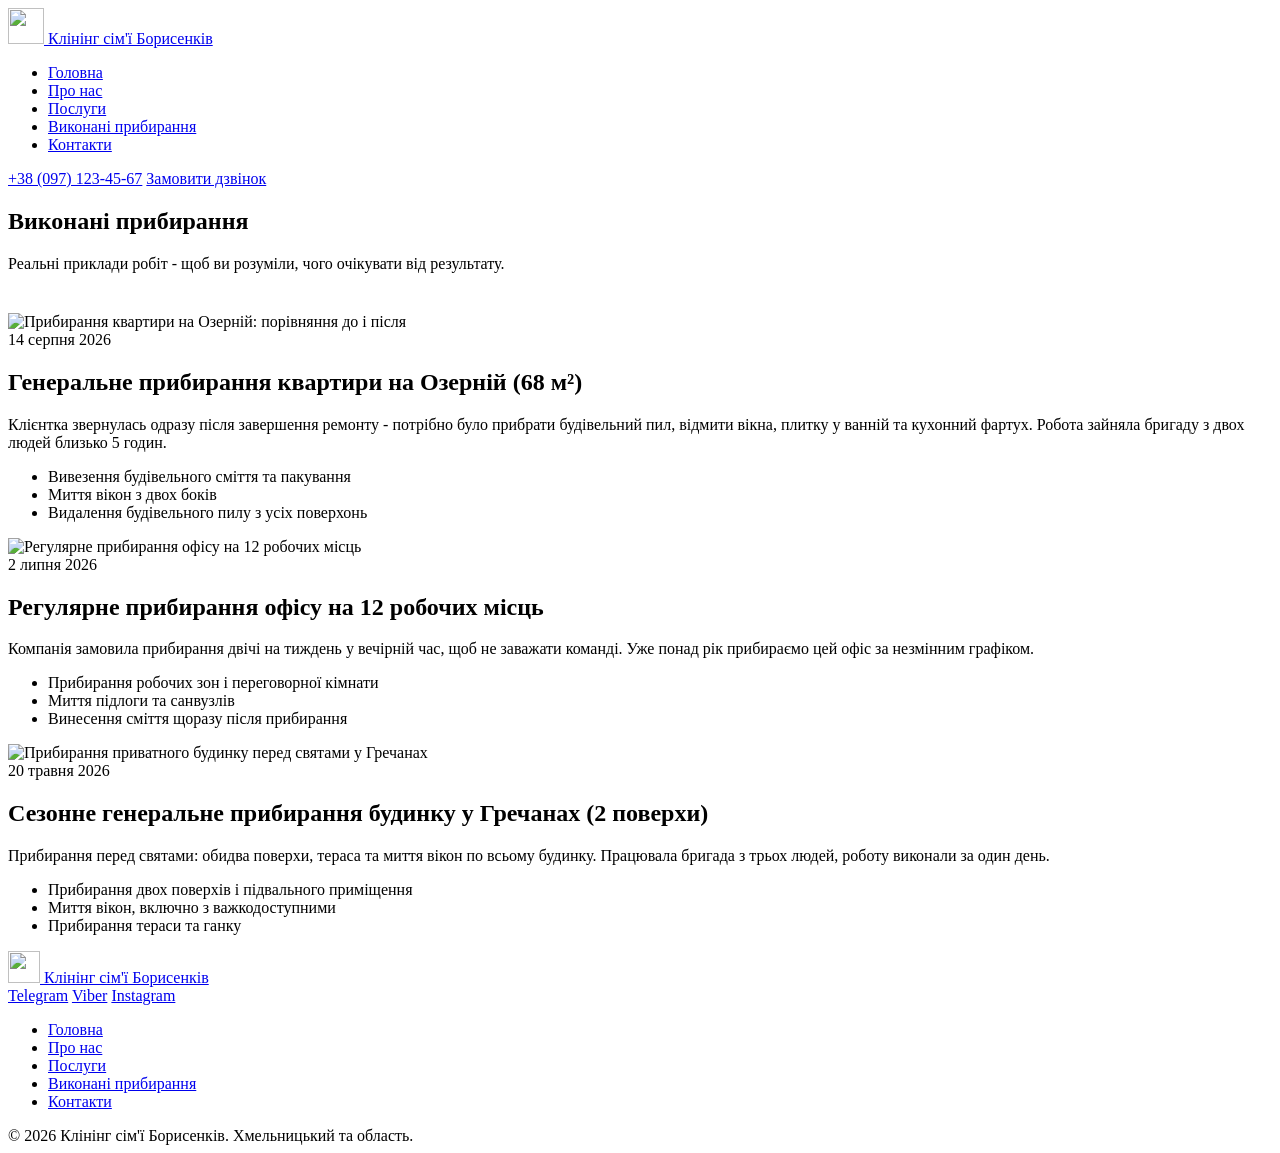
==== blog.html @ 9736c982 "init htmls" ====
<!DOCTYPE html>
<html lang="uk">
<head>
  <meta charset="UTF-8">
  <meta name="viewport" content="width=device-width, initial-scale=1.0">
  <title>Виконані прибирання -Клінінг сім'ї Борисенків</title>
  <meta name="description" content="Приклади виконаних робіт: прибирання квартир, будинків та офісів компанією «Клінінг сім'ї Борисенків».">
  <link rel="icon" href="images/logo.svg" type="image/svg+xml">
  <link href="https://fonts.googleapis.com/css2?family=Quicksand:wght@600;700&family=Inter:wght@400;500;600&display=swap" rel="stylesheet">
  <link rel="stylesheet" href="css/style.css">
</head>
<body>

  <header class="site-header">
    <div class="container">
      <a class="logo" href="index.html">
        <img src="images/logo.svg" alt="" width="36" height="36">
        Клінінг сім'ї Борисенків
      </a>

      <nav class="main-nav" id="main-nav" aria-label="Основна навігація">
        <ul>
          <li><a href="index.html">Головна</a></li>
          <li><a href="about.html">Про нас</a></li>
          <li><a href="services.html">Послуги</a></li>
          <li><a href="blog.html" aria-current="page">Виконані прибирання</a></li>
          <li><a href="contacts.html">Контакти</a></li>
        </ul>
      </nav>

      <div class="header-actions">
        <a class="phone-link" href="tel:+380971234567">+38 (097) 123-45-67</a>
        <a class="btn btn-primary" href="contacts.html#form">Замовити дзвінок</a>
      </div>
    </div>
  </header>

  <main>
    <section class="hero" style="padding-bottom: 24px;">
      <div class="container" style="display:block;">
        <h1>Виконані прибирання</h1>
        <p class="hero-tagline">
          Реальні приклади робіт - щоб ви розуміли, чого очікувати від результату.
        </p>
      </div>
    </section>

    <section>
      <div class="container">
        <div class="case-grid">

          <article class="case-card">
            <img src="images/case-apartment.svg" alt="Прибирання квартири на Озерній: порівняння до і після" width="400" height="220">
            <div class="case-card-body">
              <time datetime="2026-08-14">14 серпня 2026</time>
              <h2>Генеральне прибирання квартири на Озерній (68 м²)</h2>
              <p>
                Клієнтка звернулась одразу після завершення ремонту - потрібно було прибрати
                будівельний пил, відмити вікна, плитку у ванній та кухонний фартух. Робота
                зайняла бригаду з двох людей близько 5 годин.
              </p>
              <ul>
                <li>Вивезення будівельного сміття та пакування</li>
                <li>Миття вікон з двох боків</li>
                <li>Видалення будівельного пилу з усіх поверхонь</li>
              </ul>
            </div>
          </article>

          <article class="case-card">
            <img src="images/case-office.svg" alt="Регулярне прибирання офісу на 12 робочих місць" width="400" height="220">
            <div class="case-card-body">
              <time datetime="2026-07-02">2 липня 2026</time>
              <h2>Регулярне прибирання офісу на 12 робочих місць</h2>
              <p>
                Компанія замовила прибирання двічі на тиждень у вечірній час, щоб не заважати
                команді. Уже понад рік прибираємо цей офіс за незмінним графіком.
              </p>
              <ul>
                <li>Прибирання робочих зон і переговорної кімнати</li>
                <li>Миття підлоги та санвузлів</li>
                <li>Винесення сміття щоразу після прибирання</li>
              </ul>
            </div>
          </article>

          <article class="case-card">
            <img src="images/hero-illustration.svg" alt="Прибирання приватного будинку перед святами у Гречанах" width="400" height="220">
            <div class="case-card-body">
              <time datetime="2026-05-20">20 травня 2026</time>
              <h2>Сезонне генеральне прибирання будинку у Гречанах (2 поверхи)</h2>
              <p>
                Прибирання перед святами: обидва поверхи, тераса та миття вікон по всьому
                будинку. Працювала бригада з трьох людей, роботу виконали за один день.
              </p>
              <ul>
                <li>Прибирання двох поверхів і підвального приміщення</li>
                <li>Миття вікон, включно з важкодоступними</li>
                <li>Прибирання тераси та ганку</li>
              </ul>
            </div>
          </article>

        </div>
      </div>
    </section>
  </main>

  <footer class="site-footer">
    <div class="container">
      <div class="footer-grid">
        <div>
          <a class="logo" href="index.html">
            <img src="images/logo.svg" alt="" width="32" height="32">
            Клінінг сім'ї Борисенків
          </a>
          <div class="social-links">
            <a href="https://t.me/" target="_blank" rel="noopener">Telegram</a>
            <a href="viber://chat">Viber</a>
            <a href="https://instagram.com/" target="_blank" rel="noopener">Instagram</a>
          </div>
        </div>

        <nav aria-label="Навігація у футері">
          <ul>
            <li><a href="index.html">Головна</a></li>
            <li><a href="about.html">Про нас</a></li>
            <li><a href="services.html">Послуги</a></li>
            <li><a href="blog.html">Виконані прибирання</a></li>
            <li><a href="contacts.html">Контакти</a></li>
          </ul>
        </nav>
      </div>

      <div class="footer-bottom">
        © 2026 Клінінг сім'ї Борисенків. Хмельницький та область.
      </div>
    </div>
  </footer>
</body>
</html>
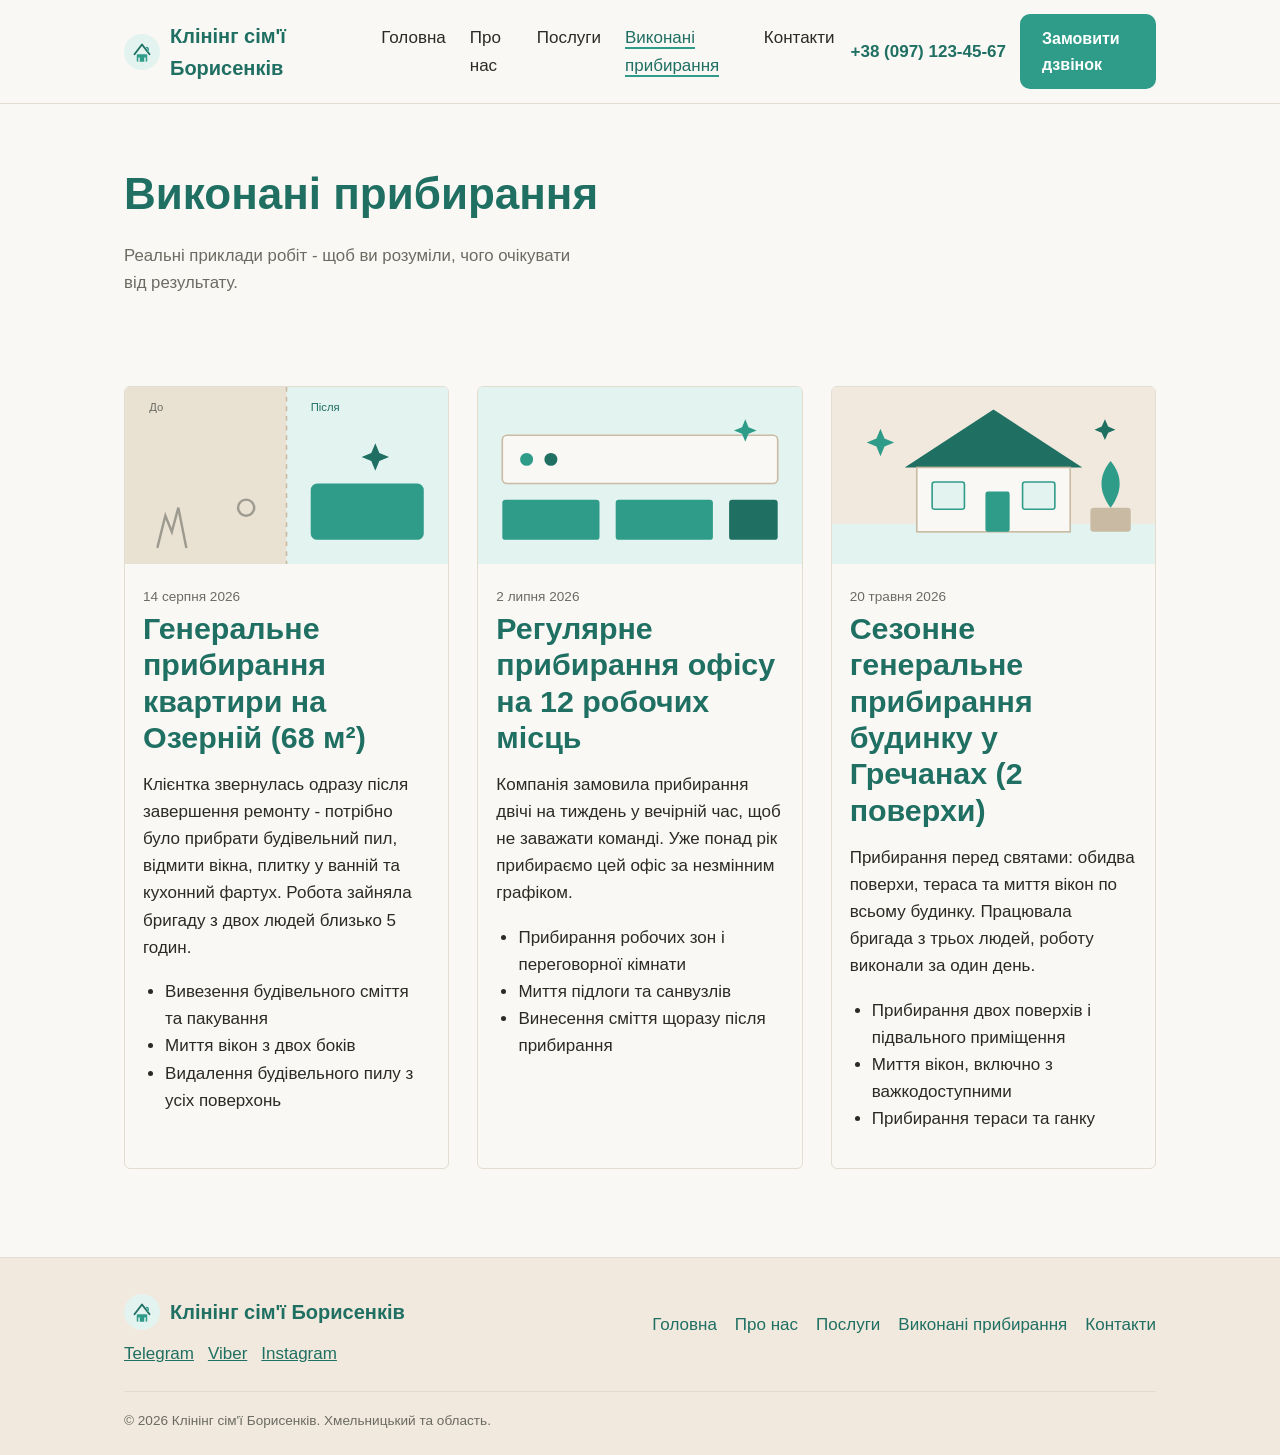
==== commit 457aef45: "Add files via upload" ====
--- a/blog.html
+++ b/blog.html
@@ -45,7 +45,7 @@
       </div>
     </section>
 
-    <section>
+    <div class="page-block">
       <div class="container">
         <div class="case-grid">
 
@@ -85,7 +85,7 @@
           </article>
 
           <article class="case-card">
-            <img src="images/hero-illustration.svg" alt="Прибирання приватного будинку перед святами у Гречанах" width="400" height="220">
+            <img src="images/case-house.svg" alt="Сезонне прибирання приватного будинку у Гречанах: чистий двоповерховий будинок" width="400" height="220">
             <div class="case-card-body">
               <time datetime="2026-05-20">20 травня 2026</time>
               <h2>Сезонне генеральне прибирання будинку у Гречанах (2 поверхи)</h2>
@@ -103,7 +103,7 @@
 
         </div>
       </div>
-    </section>
+    </div>
   </main>
 
   <footer class="site-footer">
--- a/css/style.css
+++ b/css/style.css
@@ -0,0 +1,410 @@
+/* ===========================================================
+   Клінінг сім'ї Борисенків - базові стилі
+   =========================================================== */
+
+:root {
+  --color-bg: #faf8f4;
+  --color-bg-alt: #f1e9dd;
+  --color-primary: #2f9c8a;
+  --color-primary-dark: #1f6f63;
+  --color-primary-light: #e3f3f0;
+  --color-text: #2b2b26;
+  --color-text-light: #6b6b63;
+  --color-border: #e3ddd0;
+
+  --font-display: "Quicksand", sans-serif;
+  --font-body: "Inter", sans-serif;
+
+  --radius: 10px;
+  --max-width: 1080px;
+}
+
+* {
+  box-sizing: border-box;
+}
+
+html {
+  scroll-behavior: smooth;
+}
+
+body {
+  margin: 0;
+  font-family: var(--font-body);
+  color: var(--color-text);
+  background: var(--color-bg);
+  line-height: 1.6;
+  font-size: 17px;
+}
+
+h1, h2, h3 {
+  font-family: var(--font-display);
+  font-weight: 700;
+  line-height: 1.2;
+  margin: 0 0 0.5em;
+  color: var(--color-primary-dark);
+}
+
+h1 { font-size: clamp(2rem, 4vw, 2.75rem); }
+h2 { font-size: clamp(1.4rem, 3vw, 1.9rem); }
+h3 { font-size: 1.2rem; }
+
+p { margin: 0 0 1em; max-width: 68ch; }
+
+a { color: var(--color-primary-dark); }
+a:hover { color: var(--color-primary); }
+
+img { max-width: 100%; display: block; }
+
+ul, ol { padding-left: 1.3em; }
+
+.container {
+  max-width: var(--max-width);
+  margin: 0 auto;
+  padding: 0 24px;
+}
+
+/* Focus visibility for accessibility */
+a:focus-visible,
+button:focus-visible,
+input:focus-visible,
+textarea:focus-visible {
+  outline: 3px solid var(--color-primary);
+  outline-offset: 2px;
+}
+
+/* ---------- Header ---------- */
+.site-header {
+  background: var(--color-bg);
+  border-bottom: 1px solid var(--color-border);
+  position: sticky;
+  top: 0;
+  z-index: 10;
+}
+
+.site-header .container {
+  display: flex;
+  align-items: center;
+  justify-content: space-between;
+  gap: 16px;
+  padding-top: 14px;
+  padding-bottom: 14px;
+}
+
+.logo {
+  display: flex;
+  align-items: center;
+  gap: 10px;
+  font-family: var(--font-display);
+  font-weight: 700;
+  font-size: 1.25rem;
+  color: var(--color-primary-dark);
+  text-decoration: none;
+}
+
+.logo img { width: 36px; height: 36px; }
+
+.main-nav ul {
+  list-style: none;
+  display: flex;
+  gap: 24px;
+  margin: 0;
+  padding: 0;
+}
+
+.main-nav a {
+  text-decoration: none;
+  color: var(--color-text);
+  font-weight: 500;
+}
+
+.main-nav a[aria-current="page"] {
+  color: var(--color-primary-dark);
+  border-bottom: 2px solid var(--color-primary);
+}
+
+.header-actions {
+  display: flex;
+  align-items: center;
+  gap: 14px;
+}
+
+.phone-link {
+  font-weight: 600;
+  text-decoration: none;
+  white-space: nowrap;
+}
+
+/* ---------- Buttons ---------- */
+.btn {
+  display: inline-block;
+  padding: 12px 22px;
+  border-radius: var(--radius);
+  text-decoration: none;
+  font-weight: 600;
+  font-family: var(--font-body);
+  border: none;
+  cursor: pointer;
+  font-size: 1rem;
+}
+
+.btn-primary {
+  background: var(--color-primary);
+  color: #fff;
+}
+.btn-primary:hover { background: var(--color-primary-dark); color: #fff; }
+
+.btn-outline {
+  background: transparent;
+  border: 1.5px solid var(--color-primary);
+  color: var(--color-primary-dark);
+}
+.btn-outline:hover { background: var(--color-primary-light); }
+
+/* ---------- Hero ---------- */
+.hero {
+  padding: 64px 0 56px;
+}
+
+.hero .container {
+  display: flex;
+  align-items: center;
+  gap: 48px;
+}
+
+.hero-copy { flex: 1 1 420px; }
+.hero-media { flex: 1 1 320px; }
+
+.hero-tagline {
+  color: var(--color-text-light);
+  font-size: 1.05rem;
+  max-width: 50ch;
+}
+
+.hero-actions {
+  display: flex;
+  gap: 14px;
+  flex-wrap: wrap;
+  margin-top: 24px;
+}
+
+.hero-points {
+  display: flex;
+  gap: 28px;
+  flex-wrap: wrap;
+  margin-top: 40px;
+  list-style: none;
+  padding: 0;
+}
+
+.hero-points li {
+  display: flex;
+  align-items: baseline;
+  gap: 8px;
+}
+
+.hero-points strong {
+  font-family: var(--font-display);
+  font-size: 1.6rem;
+  color: var(--color-primary-dark);
+}
+
+.hero-points span {
+  color: var(--color-text-light);
+  font-size: 0.92rem;
+}
+
+/* ---------- Sections ---------- */
+section,
+.page-block { padding: 48px 0; }
+
+.section-alt {
+  background: var(--color-bg-alt);
+}
+
+.section-head {
+  max-width: 60ch;
+  margin-bottom: 32px;
+}
+
+/* ---------- Service cards ---------- */
+.service-grid {
+  display: grid;
+  grid-template-columns: repeat(auto-fit, minmax(240px, 1fr));
+  gap: 24px;
+}
+
+.service-card {
+  background: var(--color-bg);
+  border: 1px solid var(--color-border);
+  border-left: 4px solid var(--color-primary);
+  border-radius: 6px;
+  padding: 24px;
+}
+
+.service-card img {
+  width: 48px;
+  height: 48px;
+  margin-bottom: 14px;
+}
+
+.service-card ul {
+  margin: 12px 0 0;
+  padding-left: 1.1em;
+  color: var(--color-text-light);
+  font-size: 0.95rem;
+}
+
+/* ---------- Case / blog cards ---------- */
+.case-grid {
+  display: grid;
+  grid-template-columns: repeat(auto-fit, minmax(260px, 1fr));
+  gap: 28px;
+}
+
+.case-card {
+  border: 1px solid var(--color-border);
+  border-radius: 6px;
+  overflow: hidden;
+  background: var(--color-bg);
+}
+
+.case-card img { width: 100%; height: auto; }
+
+.case-card-body { padding: 18px; }
+
+.case-card time {
+  color: var(--color-text-light);
+  font-size: 0.85rem;
+}
+
+/* ---------- Testimonials ---------- */
+.testimonial {
+  border-top: 3px solid var(--color-primary);
+  background: var(--color-bg);
+  padding: 22px 24px;
+  border-radius: 6px;
+  height: 100%;
+}
+
+.testimonial footer {
+  margin-top: 14px;
+  font-weight: 600;
+  color: var(--color-text-light);
+  font-size: 0.9rem;
+}
+
+/* ---------- Contact ---------- */
+.contact-layout {
+  display: flex;
+  gap: 48px;
+  flex-wrap: wrap;
+}
+
+.contact-info { flex: 1 1 280px; }
+.contact-form { flex: 1 1 360px; }
+
+.contact-info ul {
+  list-style: none;
+  padding: 0;
+  margin: 20px 0;
+}
+
+.contact-info li {
+  margin-bottom: 14px;
+}
+
+.contact-info .map-note {
+  border: 1px dashed var(--color-border);
+  border-radius: 6px;
+  padding: 18px;
+  color: var(--color-text-light);
+  font-size: 0.9rem;
+}
+
+form {
+  display: flex;
+  flex-direction: column;
+  gap: 16px;
+}
+
+label {
+  font-weight: 600;
+  font-size: 0.92rem;
+}
+
+input, textarea, select {
+  font-family: var(--font-body);
+  font-size: 1rem;
+  padding: 11px 12px;
+  border: 1px solid var(--color-border);
+  border-radius: 6px;
+  background: #fff;
+  width: 100%;
+}
+
+.field-hint {
+  font-size: 0.82rem;
+  color: var(--color-text-light);
+  margin-top: -10px;
+}
+
+.form-note {
+  font-size: 0.85rem;
+  color: var(--color-text-light);
+}
+
+/* ---------- Footer ---------- */
+.site-footer {
+  border-top: 1px solid var(--color-border);
+  background: var(--color-bg-alt);
+  padding: 36px 0 24px;
+  margin-top: 40px;
+}
+
+.footer-grid {
+  display: flex;
+  justify-content: space-between;
+  flex-wrap: wrap;
+  gap: 24px;
+}
+
+.footer-grid nav ul {
+  list-style: none;
+  padding: 0;
+  display: flex;
+  gap: 18px;
+  flex-wrap: wrap;
+}
+
+.footer-grid nav a { text-decoration: none; }
+
+.social-links {
+  display: flex;
+  gap: 14px;
+  margin-top: 10px;
+}
+
+.footer-bottom {
+  margin-top: 24px;
+  padding-top: 18px;
+  border-top: 1px solid var(--color-border);
+  color: var(--color-text-light);
+  font-size: 0.85rem;
+}
+
+/* ---------- Responsive ---------- */
+@media (max-width: 780px) {
+  .main-nav ul {
+    flex-wrap: wrap;
+    gap: 10px 16px;
+  }
+
+  .hero .container {
+    flex-direction: column;
+    text-align: left;
+  }
+}
+
+@media (prefers-reduced-motion: reduce) {
+  html { scroll-behavior: auto; }
+}
